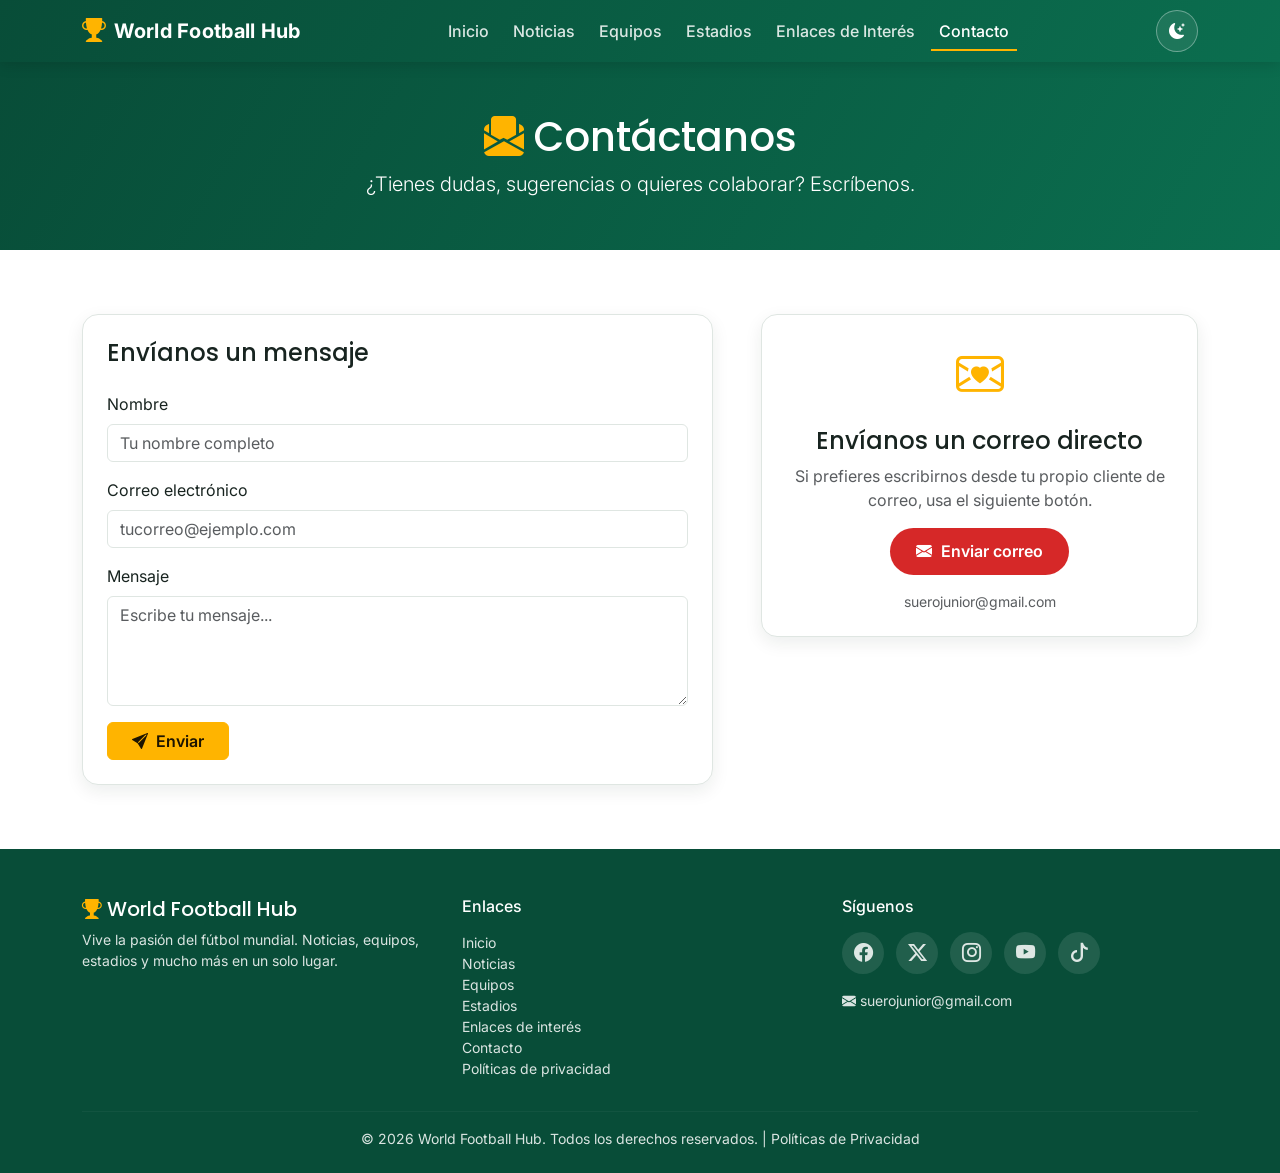
==== contacto.html @ cb71a6e6 "Sitio inicial World Football Hub para GitHub Pages Portal de fútbol con inicio, noticias, equipos, e" ====
<!DOCTYPE html>
<html lang="es">
<head>
  <meta charset="UTF-8">
  <meta name="viewport" content="width=device-width, initial-scale=1.0">
  <title>Contacto | World Football Hub</title>
  <meta name="description" content="Ponte en contacto con el equipo de World Football Hub. Envíanos tus dudas, sugerencias o comentarios.">
  <meta name="keywords" content="contacto, world football hub, sugerencias, soporte">
  <meta name="author" content="Estudiante - World Football Hub">
  <meta name="robots" content="index, follow">
  <link rel="canonical" href="https://tu-usuario.github.io/football-world/contacto.html">
  <meta name="theme-color" content="#0b6e4f">

  <meta property="og:type" content="website">
  <meta property="og:title" content="Contacto | World Football Hub">
  <meta property="og:description" content="Ponte en contacto con el equipo de World Football Hub.">
  <meta property="og:image" content="https://picsum.photos/seed/wfh-og-contact/1200/630">
  <meta property="og:url" content="https://tu-usuario.github.io/football-world/contacto.html">
  <meta property="og:site_name" content="World Football Hub">
  <meta property="og:locale" content="es_ES">

  <meta name="twitter:card" content="summary_large_image">
  <meta name="twitter:title" content="Contacto | World Football Hub">
  <meta name="twitter:description" content="Ponte en contacto con el equipo de World Football Hub.">
  <meta name="twitter:image" content="https://picsum.photos/seed/wfh-og-contact/1200/630">

  <link rel="icon" type="image/svg+xml" href="favicon.svg">

  <link rel="preconnect" href="https://fonts.googleapis.com">
  <link rel="preconnect" href="https://fonts.gstatic.com" crossorigin>
  <link href="https://fonts.googleapis.com/css2?family=Inter:wght@400;500;600;700&family=Poppins:wght@600;700&display=swap" rel="stylesheet">
  <link rel="stylesheet" href="https://cdn.jsdelivr.net/npm/bootstrap-icons@1.11.3/font/bootstrap-icons.css">
  <link rel="stylesheet" href="https://cdn.jsdelivr.net/npm/bootstrap@5.3.3/dist/css/bootstrap.min.css">
  <link rel="stylesheet" href="css/styles.css">
  <script>(function(){document.documentElement.setAttribute('data-theme', localStorage.getItem('wfh-theme') || 'light');})();</script>
</head>
<body>

<nav class="navbar navbar-expand-lg navbar-wfh sticky-top">
  <div class="container">
    <a class="navbar-brand" href="index.html"><i class="bi bi-trophy-fill"></i> World Football Hub</a>
    <button class="navbar-toggler" type="button" data-bs-toggle="collapse" data-bs-target="#navMain" aria-controls="navMain" aria-expanded="false" aria-label="Alternar navegación">
      <span class="navbar-toggler-icon"></span>
    </button>
    <div class="collapse navbar-collapse" id="navMain">
      <ul class="navbar-nav mx-auto mb-2 mb-lg-0">
        <li class="nav-item"><a class="nav-link" href="index.html">Inicio</a></li>
        <li class="nav-item"><a class="nav-link" href="noticias.html">Noticias</a></li>
        <li class="nav-item"><a class="nav-link" href="equipos.html">Equipos</a></li>
        <li class="nav-item"><a class="nav-link" href="estadios.html">Estadios</a></li>
        <li class="nav-item"><a class="nav-link" href="enlaces.html">Enlaces de Interés</a></li>
        <li class="nav-item"><a class="nav-link active" href="contacto.html">Contacto</a></li>
      </ul>
      <button class="theme-toggle-btn ms-lg-3" title="Cambiar modo claro/oscuro">
        <i class="theme-icon bi bi-moon-stars-fill"></i>
      </button>
    </div>
  </div>
</nav>

<header class="page-hero-sm text-center">
  <div class="container">
    <h1><i class="bi bi-envelope-paper-fill text-accent"></i> Contáctanos</h1>
    <p class="lead mb-0">¿Tienes dudas, sugerencias o quieres colaborar? Escríbenos.</p>
  </div>
</header>

<section class="bg-surface">
  <div class="container">
    <div class="row g-5 align-items-start">
      <div class="col-lg-7">
        <div class="widget-box">
          <h2 class="h4 mb-4">Envíanos un mensaje</h2>
          <form id="contactForm" novalidate>
            <div class="mb-3">
              <label for="nombre" class="form-label">Nombre</label>
              <input type="text" class="form-control" id="nombre" placeholder="Tu nombre completo" required>
            </div>
            <div class="mb-3">
              <label for="correo" class="form-label">Correo electrónico</label>
              <input type="email" class="form-control" id="correo" placeholder="tucorreo@ejemplo.com" required>
            </div>
            <div class="mb-3">
              <label for="mensaje" class="form-label">Mensaje</label>
              <textarea class="form-control" id="mensaje" rows="4" placeholder="Escribe tu mensaje..." required></textarea>
            </div>
            <button type="submit" class="btn btn-accent px-4"><i class="bi bi-send-fill me-1"></i> Enviar</button>
          </form>
        </div>
      </div>
      <div class="col-lg-5">
        <div class="widget-box text-center h-100 d-flex flex-column justify-content-center">
          <i class="bi bi-envelope-heart text-accent mb-3" style="font-size:3rem;"></i>
          <h2 class="h4">Envíanos un correo directo</h2>
          <p class="text-muted">Si prefieres escribirnos desde tu propio cliente de correo, usa el siguiente botón.</p>
          <a class="mailto-btn mx-auto" href="mailto:suerojunior@gmail.com?subject=Contacto%20desde%20World%20Football%20Hub">
            <i class="bi bi-envelope-fill"></i> Enviar correo
          </a>
          <p class="text-muted small mt-3 mb-0">suerojunior@gmail.com</p>
        </div>
      </div>
    </div>
  </div>
</section>

<footer class="site-footer">
  <div class="container">
    <div class="row gy-4">
      <div class="col-md-4">
        <h5 class="brand-font text-white"><i class="bi bi-trophy-fill text-accent"></i> World Football Hub</h5>
        <p class="small">Vive la pasión del fútbol mundial. Noticias, equipos, estadios y mucho más en un solo lugar.</p>
      </div>
      <div class="col-md-4">
        <h6 class="text-white mb-3">Enlaces</h6>
        <ul class="list-unstyled small">
          <li><a href="index.html">Inicio</a></li>
          <li><a href="noticias.html">Noticias</a></li>
          <li><a href="equipos.html">Equipos</a></li>
          <li><a href="estadios.html">Estadios</a></li>
          <li><a href="enlaces.html">Enlaces de interés</a></li>
          <li><a href="contacto.html">Contacto</a></li>
          <li><a href="privacidad.html">Políticas de privacidad</a></li>
        </ul>
      </div>
      <div class="col-md-4">
        <h6 class="text-white mb-3">Síguenos</h6>
        <div class="social-icons">
          <a href="https://facebook.com" target="_blank" rel="noopener" aria-label="Facebook"><i class="bi bi-facebook"></i></a>
          <a href="https://twitter.com" target="_blank" rel="noopener" aria-label="Twitter/X"><i class="bi bi-twitter-x"></i></a>
          <a href="https://instagram.com" target="_blank" rel="noopener" aria-label="Instagram"><i class="bi bi-instagram"></i></a>
          <a href="https://youtube.com" target="_blank" rel="noopener" aria-label="YouTube"><i class="bi bi-youtube"></i></a>
          <a href="https://tiktok.com" target="_blank" rel="noopener" aria-label="TikTok"><i class="bi bi-tiktok"></i></a>
        </div>
        <a href="mailto:suerojunior@gmail.com" class="d-inline-block mt-3 small"><i class="bi bi-envelope-fill me-1"></i>suerojunior@gmail.com</a>
      </div>
    </div>
    <hr class="footer-divider">
    <p class="text-center small mb-0">&copy; 2026 World Football Hub. Todos los derechos reservados. | <a href="privacidad.html">Políticas de Privacidad</a></p>
  </div>
</footer>

<button id="backToTopBtn" aria-label="Volver arriba"><i class="bi bi-arrow-up"></i></button>

<script src="https://cdn.jsdelivr.net/npm/bootstrap@5.3.3/dist/js/bootstrap.bundle.min.js"></script>
<script src="js/script.js"></script>
</body>
</html>
---- css/styles.css ----
/* ===== Variables & Base ===== */
:root {
  --bg: #f4f7f5;
  --surface: #ffffff;
  --surface-2: #eef2f0;
  --text: #182420;
  --text-muted: #5c6b64;
  --primary: #0b6e4f;
  --primary-dark: #084d38;
  --primary-light: #e6f3ed;
  --accent: #ffb400;
  --accent-2: #d62828;
  --border: #dfe6e2;
  --card-shadow: 0 6px 18px rgba(11, 40, 30, 0.08);
  --card-shadow-hover: 0 16px 34px rgba(11, 40, 30, 0.18);
  --radius: 16px;
}

[data-theme="dark"] {
  --bg: #0f1712;
  --surface: #1a2620;
  --surface-2: #223028;
  --text: #edf3ef;
  --text-muted: #a7b8ae;
  --primary: #22b57f;
  --primary-dark: #0e7a53;
  --primary-light: #16352a;
  --accent: #ffc94d;
  --accent-2: #ff6b6b;
  --border: #2b3a32;
  --card-shadow: 0 6px 18px rgba(0, 0, 0, 0.35);
  --card-shadow-hover: 0 16px 34px rgba(0, 0, 0, 0.55);
}

* { box-sizing: border-box; }

html { scroll-behavior: smooth; }

body {
  background-color: var(--bg);
  color: var(--text);
  font-family: 'Inter', sans-serif;
  transition: background-color .35s ease, color .35s ease;
}

h1, h2, h3, h4, h5, .brand-font {
  font-family: 'Poppins', sans-serif;
}

a { text-decoration: none; }

/* ===== Navbar ===== */
.navbar-wfh {
  background: linear-gradient(120deg, var(--primary-dark), var(--primary));
  box-shadow: 0 2px 14px rgba(0,0,0,.15);
}

.navbar-wfh .navbar-brand {
  font-weight: 700;
  color: #fff !important;
  letter-spacing: .3px;
  display: flex;
  align-items: center;
  gap: .5rem;
}

.navbar-wfh .navbar-brand .bi { color: var(--accent); font-size: 1.5rem; }

.navbar-wfh .nav-link {
  color: rgba(255,255,255,.85) !important;
  position: relative;
  font-weight: 500;
  margin: 0 .25rem;
  transition: color .25s ease;
}

.navbar-wfh .nav-link::after {
  content: "";
  position: absolute;
  left: 0; bottom: 0;
  width: 0%;
  height: 2px;
  background: var(--accent);
  transition: width .25s ease;
}

.navbar-wfh .nav-link:hover,
.navbar-wfh .nav-link.active {
  color: #fff !important;
}

.navbar-wfh .nav-link:hover::after,
.navbar-wfh .nav-link.active::after { width: 100%; }

.theme-toggle-btn {
  border: 1px solid rgba(255,255,255,.35);
  background: rgba(255,255,255,.08);
  color: #fff;
  border-radius: 50px;
  width: 42px;
  height: 42px;
  display: inline-flex;
  align-items: center;
  justify-content: center;
  transition: background .25s ease, transform .25s ease;
}

.theme-toggle-btn:hover {
  background: var(--accent);
  color: var(--primary-dark);
  transform: rotate(20deg);
}

/* ===== Hero ===== */
.hero {
  background: radial-gradient(circle at top right, var(--primary), var(--primary-dark) 70%);
  color: #fff;
  padding: 5.5rem 0 4.5rem;
  position: relative;
  overflow: hidden;
}

.hero::before {
  content: "";
  position: absolute;
  inset: 0;
  background-image: radial-gradient(rgba(255,255,255,.08) 2px, transparent 2px);
  background-size: 22px 22px;
  opacity: .5;
}

.hero .container { position: relative; z-index: 1; }

.hero-logo {
  font-family: 'Poppins', sans-serif;
  font-weight: 700;
  font-size: clamp(2.2rem, 5vw, 3.6rem);
}

.hero-slogan {
  font-size: 1.25rem;
  color: var(--accent);
  font-weight: 500;
}

.btn-accent {
  background-color: var(--accent);
  border-color: var(--accent);
  color: #1c1400;
  font-weight: 600;
  transition: all .25s ease;
}

.btn-accent:hover {
  background-color: #fff;
  border-color: #fff;
  color: var(--primary-dark);
  transform: translateY(-2px);
}

.btn-outline-light-custom {
  border: 2px solid rgba(255,255,255,.7);
  color: #fff;
  font-weight: 600;
  transition: all .25s ease;
}

.btn-outline-light-custom:hover {
  background: #fff;
  color: var(--primary-dark);
  transform: translateY(-2px);
}

/* ===== Sections ===== */
.section-title {
  font-weight: 700;
  position: relative;
  display: inline-block;
  padding-bottom: .5rem;
  margin-bottom: 2rem;
}

.section-title::after {
  content: "";
  position: absolute;
  left: 0; bottom: 0;
  width: 60px;
  height: 4px;
  background: var(--accent);
  border-radius: 4px;
}

section { padding: 4rem 0; }

.bg-surface { background-color: var(--surface); }
.bg-surface-2 { background-color: var(--surface-2); }

/* ===== Cards & Hover Effects ===== */
.hover-card {
  background: var(--surface);
  border: 1px solid var(--border);
  border-radius: var(--radius);
  box-shadow: var(--card-shadow);
  transition: transform .3s ease, box-shadow .3s ease, background-color .35s ease;
  overflow: hidden;
  height: 100%;
}

.hover-card:hover {
  transform: translateY(-8px) scale(1.015);
  box-shadow: var(--card-shadow-hover);
}

.hover-card img { transition: transform .5s ease; }
.hover-card:hover img { transform: scale(1.08); }

.card-img-wrap { overflow: hidden; border-radius: var(--radius) var(--radius) 0 0; }

.badge-rank {
  background: var(--primary);
  color: #fff;
  font-weight: 600;
}

.fav-btn {
  border: none;
  background: transparent;
  font-size: 1.4rem;
  color: var(--accent-2);
  transition: transform .2s ease;
  cursor: pointer;
}

.fav-btn:hover { transform: scale(1.25); }
.fav-btn.active { color: var(--accent-2); }

/* ===== Carousel ===== */
.carousel-item img {
  height: 460px;
  object-fit: cover;
  filter: brightness(.6);
}

@media (max-width: 767px) {
  .carousel-item img { height: 300px; }
}

.carousel-caption {
  bottom: 15%;
}

.carousel-caption h3 {
  font-weight: 700;
  font-size: clamp(1.4rem, 4vw, 2.4rem);
}

.carousel-control-prev-icon,
.carousel-control-next-icon {
  background-color: var(--primary);
  border-radius: 50%;
  padding: 1.2rem;
}

/* ===== Widgets: clock / player of day ===== */
.widget-box {
  background: var(--surface);
  border: 1px solid var(--border);
  border-radius: var(--radius);
  box-shadow: var(--card-shadow);
  padding: 1.5rem;
  height: 100%;
}

.clock-display {
  font-family: 'Poppins', monospace;
  font-size: 2rem;
  font-weight: 700;
  letter-spacing: 2px;
  color: var(--primary);
}

.date-display { color: var(--text-muted); font-weight: 500; }

.player-of-day-card {
  background: linear-gradient(135deg, var(--primary), var(--primary-dark));
  color: #fff;
  border-radius: var(--radius);
  padding: 1.8rem;
  text-align: center;
  box-shadow: var(--card-shadow);
}

.player-of-day-card img {
  width: 96px;
  height: 96px;
  border-radius: 50%;
  border: 3px solid var(--accent);
  object-fit: cover;
  margin-bottom: .75rem;
}

/* ===== Stat counters ===== */
.stat-box {
  text-align: center;
  padding: 1.5rem 1rem;
  border-radius: var(--radius);
  background: var(--surface);
  border: 1px solid var(--border);
  box-shadow: var(--card-shadow);
  transition: transform .3s ease, background-color .35s ease;
}

.stat-box:hover { transform: translateY(-6px); }

.stat-box .stat-number {
  font-size: 2.2rem;
  font-weight: 700;
  color: var(--primary);
}

/* ===== Gallery ===== */
.gallery-grid {
  display: grid;
  grid-template-columns: repeat(auto-fit, minmax(180px, 1fr));
  gap: 1rem;
}

.gallery-item {
  position: relative;
  overflow: hidden;
  border-radius: var(--radius);
  box-shadow: var(--card-shadow);
}

.gallery-item img {
  width: 100%;
  height: 180px;
  object-fit: cover;
  display: block;
  transition: transform .5s ease;
}

.gallery-item:hover img { transform: scale(1.15); }

.gallery-item .overlay {
  position: absolute;
  inset: 0;
  background: linear-gradient(to top, rgba(0,0,0,.75), transparent 60%);
  display: flex;
  align-items: flex-end;
  padding: .6rem .8rem;
  opacity: 0;
  transition: opacity .3s ease;
  color: #fff;
  font-size: .85rem;
  font-weight: 600;
}

.gallery-item:hover .overlay { opacity: 1; }

/* ===== Footer ===== */
footer.site-footer {
  background: var(--primary-dark);
  color: rgba(255,255,255,.85);
  padding: 3rem 0 1.5rem;
}

footer.site-footer a { color: rgba(255,255,255,.85); }

.social-icons a {
  display: inline-flex;
  align-items: center;
  justify-content: center;
  width: 42px;
  height: 42px;
  border-radius: 50%;
  background: rgba(255,255,255,.1);
  margin-right: .5rem;
  font-size: 1.2rem;
  transition: all .25s ease;
}

.social-icons a:hover {
  background: var(--accent);
  color: var(--primary-dark) !important;
  transform: translateY(-4px);
}

.footer-divider {
  border-color: rgba(255,255,255,.15);
}

/* ===== Back to top ===== */
#backToTopBtn {
  position: fixed;
  bottom: 24px;
  right: 24px;
  width: 48px;
  height: 48px;
  border-radius: 50%;
  border: none;
  background: var(--primary);
  color: #fff;
  font-size: 1.3rem;
  box-shadow: 0 6px 16px rgba(0,0,0,.25);
  display: none;
  align-items: center;
  justify-content: center;
  z-index: 1000;
  transition: background .25s ease, transform .25s ease;
}

#backToTopBtn:hover { background: var(--accent); color: var(--primary-dark); transform: translateY(-4px); }
#backToTopBtn.show { display: flex; }

/* ===== Forms ===== */
.form-control, .form-select {
  background-color: var(--surface);
  color: var(--text);
  border: 1px solid var(--border);
}

.form-control:focus {
  border-color: var(--primary);
  box-shadow: 0 0 0 .2rem var(--primary-light);
  background-color: var(--surface);
  color: var(--text);
}

.mailto-btn {
  background: var(--accent-2);
  border: none;
  color: #fff;
  font-weight: 600;
  padding: .7rem 1.6rem;
  border-radius: 50px;
  display: inline-flex;
  align-items: center;
  gap: .6rem;
  transition: all .25s ease;
}

.mailto-btn:hover {
  background: #fff;
  color: var(--accent-2);
  box-shadow: 0 8px 20px rgba(214,40,40,.3);
  transform: translateY(-2px);
}

/* ===== List styling ===== */
.list-styled li { margin-bottom: .6rem; }

.list-ordered-custom { counter-reset: item; list-style: none; padding-left: 0; }
.list-ordered-custom li {
  counter-increment: item;
  margin-bottom: .7rem;
  padding-left: 2.4rem;
  position: relative;
}
.list-ordered-custom li::before {
  content: counter(item);
  position: absolute;
  left: 0; top: -2px;
  width: 1.8rem; height: 1.8rem;
  background: var(--primary);
  color: #fff;
  border-radius: 50%;
  display: flex; align-items: center; justify-content: center;
  font-weight: 700; font-size: .85rem;
}

.list-unordered-custom { list-style: none; padding-left: 0; }
.list-unordered-custom li {
  margin-bottom: .7rem;
  padding-left: 1.9rem;
  position: relative;
}
.list-unordered-custom li::before {
  content: "\f628";
  font-family: "bootstrap-icons";
  position: absolute;
  left: 0;
  color: var(--accent);
}

/* ===== Iframes (enlaces page) ===== */
.iframe-wrap {
  border-radius: var(--radius);
  overflow: hidden;
  box-shadow: var(--card-shadow);
  border: 1px solid var(--border);
}

.iframe-wrap iframe { width: 100%; border: 0; display: block; }

/* ===== Utilities ===== */
.text-accent { color: var(--accent) !important; }
.text-primary-wfh { color: var(--primary) !important; }
.rounded-xl { border-radius: var(--radius) !important; }

.page-hero-sm {
  background: linear-gradient(120deg, var(--primary-dark), var(--primary));
  color: #fff;
  padding: 3.2rem 0;
}

.toast-container-custom { z-index: 1080; }
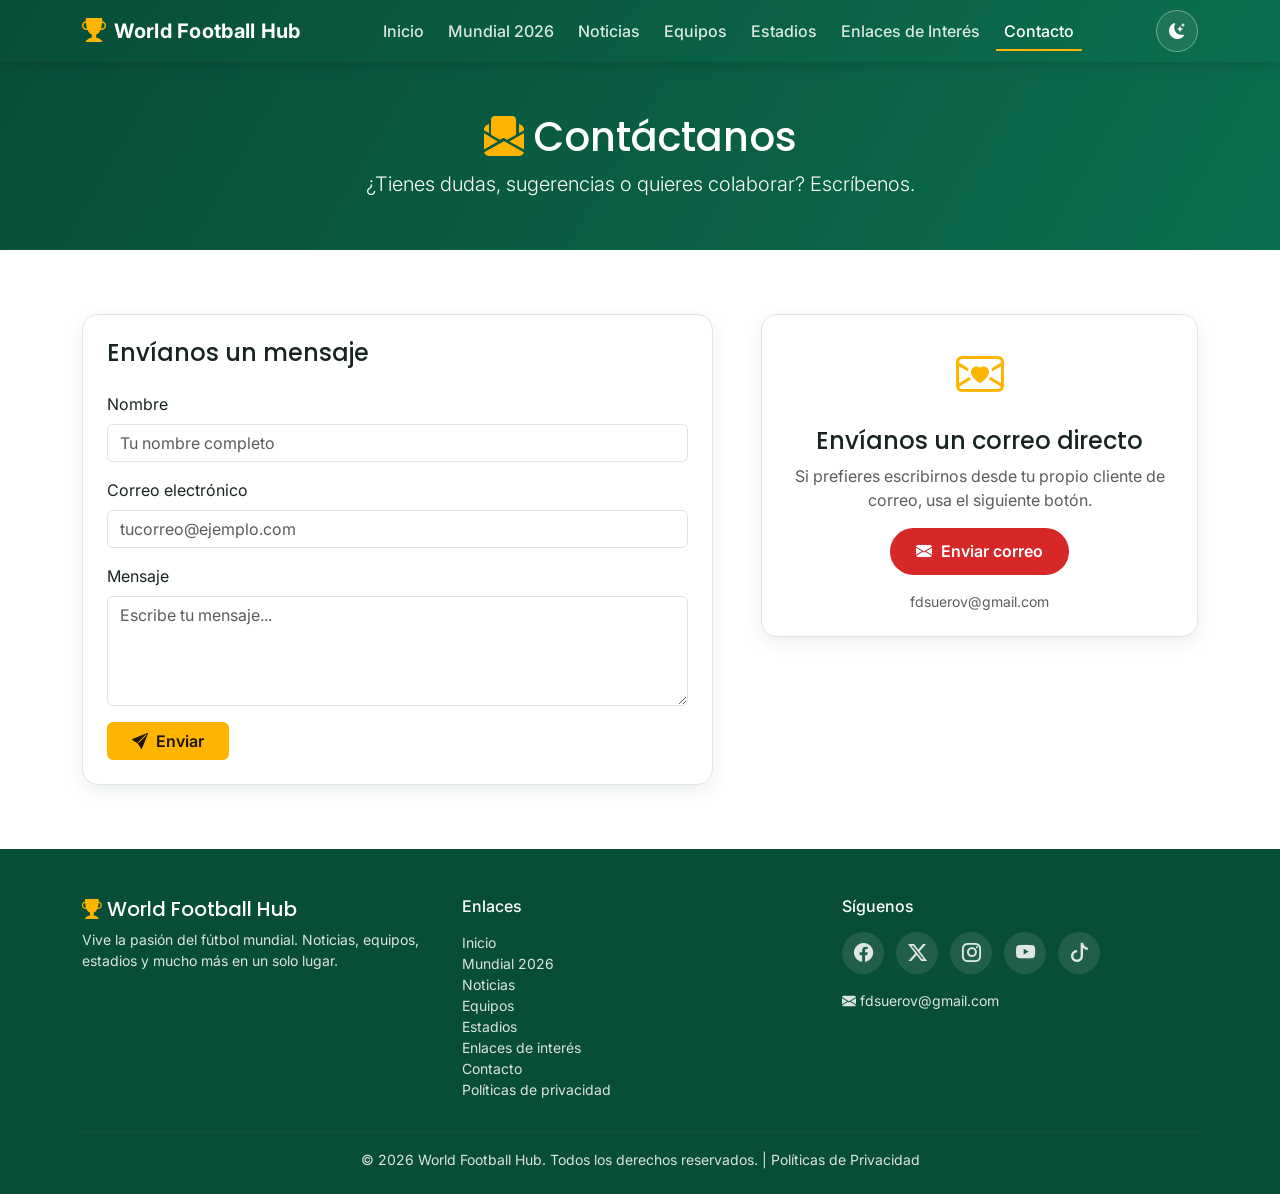
==== commit 6fff5100: "Añadir página Mundial 2026, correcciones de datos reales y mejoras de UX - Nueva página mundial2026." ====
--- a/contacto.html
+++ b/contacto.html
@@ -8,21 +8,21 @@
   <meta name="keywords" content="contacto, world football hub, sugerencias, soporte">
   <meta name="author" content="Estudiante - World Football Hub">
   <meta name="robots" content="index, follow">
-  <link rel="canonical" href="https://tu-usuario.github.io/football-world/contacto.html">
+  <link rel="canonical" href="https://Felixnosoy.github.io/football-world/contacto.html">
   <meta name="theme-color" content="#0b6e4f">
 
   <meta property="og:type" content="website">
   <meta property="og:title" content="Contacto | World Football Hub">
   <meta property="og:description" content="Ponte en contacto con el equipo de World Football Hub.">
-  <meta property="og:image" content="https://picsum.photos/seed/wfh-og-contact/1200/630">
-  <meta property="og:url" content="https://tu-usuario.github.io/football-world/contacto.html">
+  <meta property="og:image" content="https://upload.wikimedia.org/wikipedia/commons/thumb/9/9d/Estadio_Azteca1706p1.jpg/1280px-Estadio_Azteca1706p1.jpg">
+  <meta property="og:url" content="https://Felixnosoy.github.io/football-world/contacto.html">
   <meta property="og:site_name" content="World Football Hub">
   <meta property="og:locale" content="es_ES">
 
   <meta name="twitter:card" content="summary_large_image">
   <meta name="twitter:title" content="Contacto | World Football Hub">
   <meta name="twitter:description" content="Ponte en contacto con el equipo de World Football Hub.">
-  <meta name="twitter:image" content="https://picsum.photos/seed/wfh-og-contact/1200/630">
+  <meta name="twitter:image" content="https://upload.wikimedia.org/wikipedia/commons/thumb/9/9d/Estadio_Azteca1706p1.jpg/1280px-Estadio_Azteca1706p1.jpg">
 
   <link rel="icon" type="image/svg+xml" href="favicon.svg">
 
@@ -32,7 +32,7 @@
   <link rel="stylesheet" href="https://cdn.jsdelivr.net/npm/bootstrap-icons@1.11.3/font/bootstrap-icons.css">
   <link rel="stylesheet" href="https://cdn.jsdelivr.net/npm/bootstrap@5.3.3/dist/css/bootstrap.min.css">
   <link rel="stylesheet" href="css/styles.css">
-  <script>(function(){document.documentElement.setAttribute('data-theme', localStorage.getItem('wfh-theme') || 'light');})();</script>
+  <script>(function(){var t = localStorage.getItem('wfh-theme') || 'light'; document.documentElement.setAttribute('data-theme', t); document.documentElement.setAttribute('data-bs-theme', t);})();</script>
 </head>
 <body>
 
@@ -45,6 +45,7 @@
     <div class="collapse navbar-collapse" id="navMain">
       <ul class="navbar-nav mx-auto mb-2 mb-lg-0">
         <li class="nav-item"><a class="nav-link" href="index.html">Inicio</a></li>
+        <li class="nav-item"><a class="nav-link" href="mundial2026.html">Mundial 2026</a></li>
         <li class="nav-item"><a class="nav-link" href="noticias.html">Noticias</a></li>
         <li class="nav-item"><a class="nav-link" href="equipos.html">Equipos</a></li>
         <li class="nav-item"><a class="nav-link" href="estadios.html">Estadios</a></li>
@@ -96,7 +97,7 @@
           <a class="mailto-btn mx-auto" href="mailto:suerojunior@gmail.com?subject=Contacto%20desde%20World%20Football%20Hub">
             <i class="bi bi-envelope-fill"></i> Enviar correo
           </a>
-          <p class="text-muted small mt-3 mb-0">suerojunior@gmail.com</p>
+          <p class="text-muted small mt-3 mb-0">fdsuerov@gmail.com</p>
         </div>
       </div>
     </div>
@@ -114,6 +115,7 @@
         <h6 class="text-white mb-3">Enlaces</h6>
         <ul class="list-unstyled small">
           <li><a href="index.html">Inicio</a></li>
+          <li><a href="mundial2026.html">Mundial 2026</a></li>
           <li><a href="noticias.html">Noticias</a></li>
           <li><a href="equipos.html">Equipos</a></li>
           <li><a href="estadios.html">Estadios</a></li>
@@ -131,7 +133,7 @@
           <a href="https://youtube.com" target="_blank" rel="noopener" aria-label="YouTube"><i class="bi bi-youtube"></i></a>
           <a href="https://tiktok.com" target="_blank" rel="noopener" aria-label="TikTok"><i class="bi bi-tiktok"></i></a>
         </div>
-        <a href="mailto:suerojunior@gmail.com" class="d-inline-block mt-3 small"><i class="bi bi-envelope-fill me-1"></i>suerojunior@gmail.com</a>
+        <a href="mailto:fdsuerov@gmail.com" class="d-inline-block mt-3 small"><i class="bi bi-envelope-fill me-1"></i>fdsuerov@gmail.com</a>
       </div>
     </div>
     <hr class="footer-divider">
